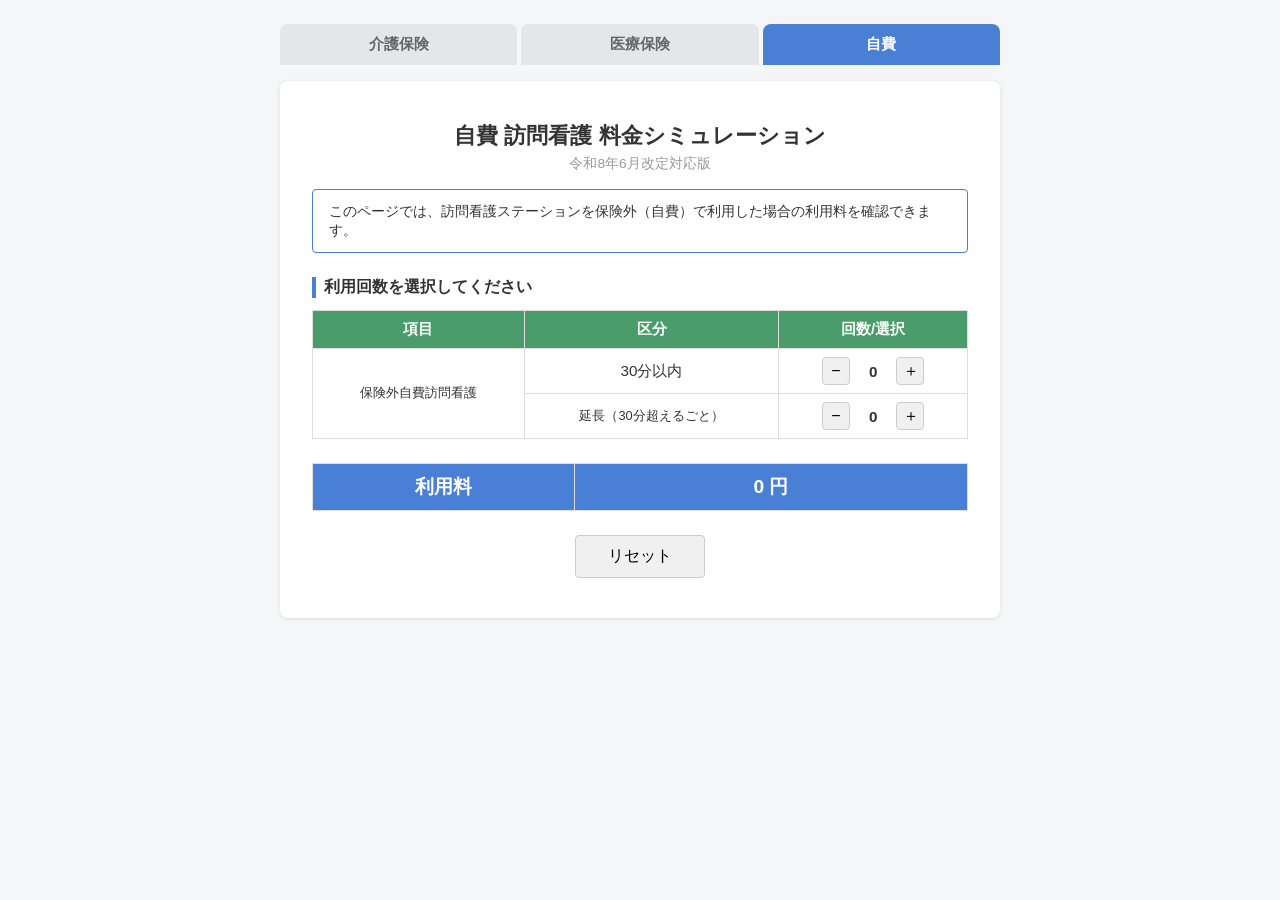
==== jihi/index.html @ b8200ab4 "自費（保険外）訪問看護 料金シミュレーションタブを新規追加" ====
<!DOCTYPE html>
<html lang="ja">
<head>
  <meta charset="UTF-8">
  <meta name="viewport" content="width=device-width, initial-scale=1.0">
  <title>自費 訪問看護 料金シミュレーション</title>
  <link rel="stylesheet" href="../shared/tabs.css">
  <link rel="stylesheet" href="style.css">
</head>
<body>
  <nav class="tab-nav">
    <a href="../kaigo-houmonkango/" class="tab-nav-item">介護保険</a>
    <a href="../iryouhoken/" class="tab-nav-item">医療保険</a>
    <a href="../jihi/" class="tab-nav-item active">自費</a>
  </nav>
  <div class="container">
    <h1>自費 訪問看護 料金シミュレーション</h1>
    <p class="subtitle">令和8年6月改定対応版</p>

    <p class="description">
      このページでは、訪問看護ステーションを保険外（自費）で利用した場合の利用料を確認できます。
    </p>

    <section class="section">
      <h2>利用回数を選択してください</h2>
      <table class="ryoukin-table">
        <thead>
          <tr>
            <th>項目</th>
            <th>区分</th>
            <th>回数/選択</th>
          </tr>
        </thead>
        <tbody>
          <tr>
            <td rowspan="2">保険外自費訪問看護</td>
            <td>30分以内</td>
            <td><div class="counter" data-key="base_30min"><button type="button" class="minus">−</button><span class="count">0</span><button type="button" class="plus">＋</button></div></td>
          </tr>
          <tr>
            <td>延長（30分超えるごと）</td>
            <td><div class="counter" data-key="extension_30min"><button type="button" class="minus">−</button><span class="count">0</span><button type="button" class="plus">＋</button></div></td>
          </tr>
        </tbody>
      </table>
    </section>

    <section class="section result">
      <table class="result-table">
        <tr class="total-row">
          <th>利用料</th>
          <td><span id="total-yen">0</span> 円</td>
        </tr>
      </table>
    </section>

    <button type="button" id="reset-btn" class="reset-btn">リセット</button>
  </div>

  <script src="data.js"></script>
  <script src="script.js"></script>
</body>
</html>
---- shared/tabs.css ----
.tab-nav {
  display: flex;
  max-width: 720px;
  margin: 0 auto 16px;
  gap: 4px;
}

.tab-nav-item {
  flex: 1;
  text-align: center;
  padding: 10px;
  text-decoration: none;
  font-weight: bold;
  font-size: 0.95rem;
  color: #666;
  background-color: #e4e6ea;
  border-radius: 8px 8px 0 0;
}

.tab-nav-item.active {
  color: #fff;
  background-color: #4a7fd6;
}
---- jihi/style.css ----
* {
  box-sizing: border-box;
}

body {
  margin: 0;
  padding: 24px;
  font-family: "Hiragino Kaku Gothic ProN", "Meiryo", sans-serif;
  background-color: #f5f6f8;
  color: #333;
}

.container {
  max-width: 720px;
  margin: 0 auto;
  background-color: #fff;
  padding: 24px 32px 40px;
  border-radius: 8px;
  box-shadow: 0 1px 4px rgba(0, 0, 0, 0.1);
}

h1 {
  text-align: center;
  font-size: 1.4rem;
  margin-bottom: 4px;
}

.subtitle {
  text-align: center;
  color: #999;
  font-size: 0.85rem;
  margin-top: 0;
  margin-bottom: 16px;
}

.description {
  border: 1px solid #4a7fd6;
  border-radius: 4px;
  padding: 12px 16px;
  font-size: 0.9rem;
  margin-bottom: 24px;
}

.section {
  margin-bottom: 24px;
}

.section h2 {
  font-size: 1rem;
  border-left: 4px solid #4a7fd6;
  padding-left: 8px;
  margin-bottom: 12px;
}

.ryoukin-table {
  width: 100%;
  border-collapse: collapse;
  font-size: 0.95rem;
}

.ryoukin-table th,
.ryoukin-table td {
  border: 1px solid #ddd;
  padding: 8px;
  text-align: center;
}

.ryoukin-table td:first-child {
  white-space: nowrap;
  font-size: 0.8rem;
}

.ryoukin-table thead th {
  background-color: #4a9d6a;
  color: #fff;
}

.counter {
  display: flex;
  align-items: center;
  justify-content: center;
  gap: 8px;
}

.counter button {
  width: 28px;
  height: 28px;
  border: 1px solid #ccc;
  background-color: #f0f0f0;
  border-radius: 4px;
  font-size: 1rem;
  cursor: pointer;
  line-height: 1;
}

.counter button:hover {
  background-color: #e0e0e0;
}

.counter .count {
  display: inline-block;
  min-width: 2em;
  font-weight: bold;
}

.result-table {
  width: 100%;
  border-collapse: collapse;
}

.result-table th,
.result-table td {
  padding: 10px;
  border: 1px solid #ddd;
  text-align: center;
}

.result-table th {
  background-color: #f0f3fa;
  width: 40%;
}

.result-table .total-row th,
.result-table .total-row td {
  background-color: #4a7fd6;
  color: #fff;
  font-size: 1.2rem;
  font-weight: bold;
}

.reset-btn {
  display: block;
  margin: 0 auto;
  padding: 10px 32px;
  font-size: 1rem;
  background-color: #f0f0f0;
  border: 1px solid #ccc;
  border-radius: 4px;
  cursor: pointer;
}

.reset-btn:hover {
  background-color: #e0e0e0;
}
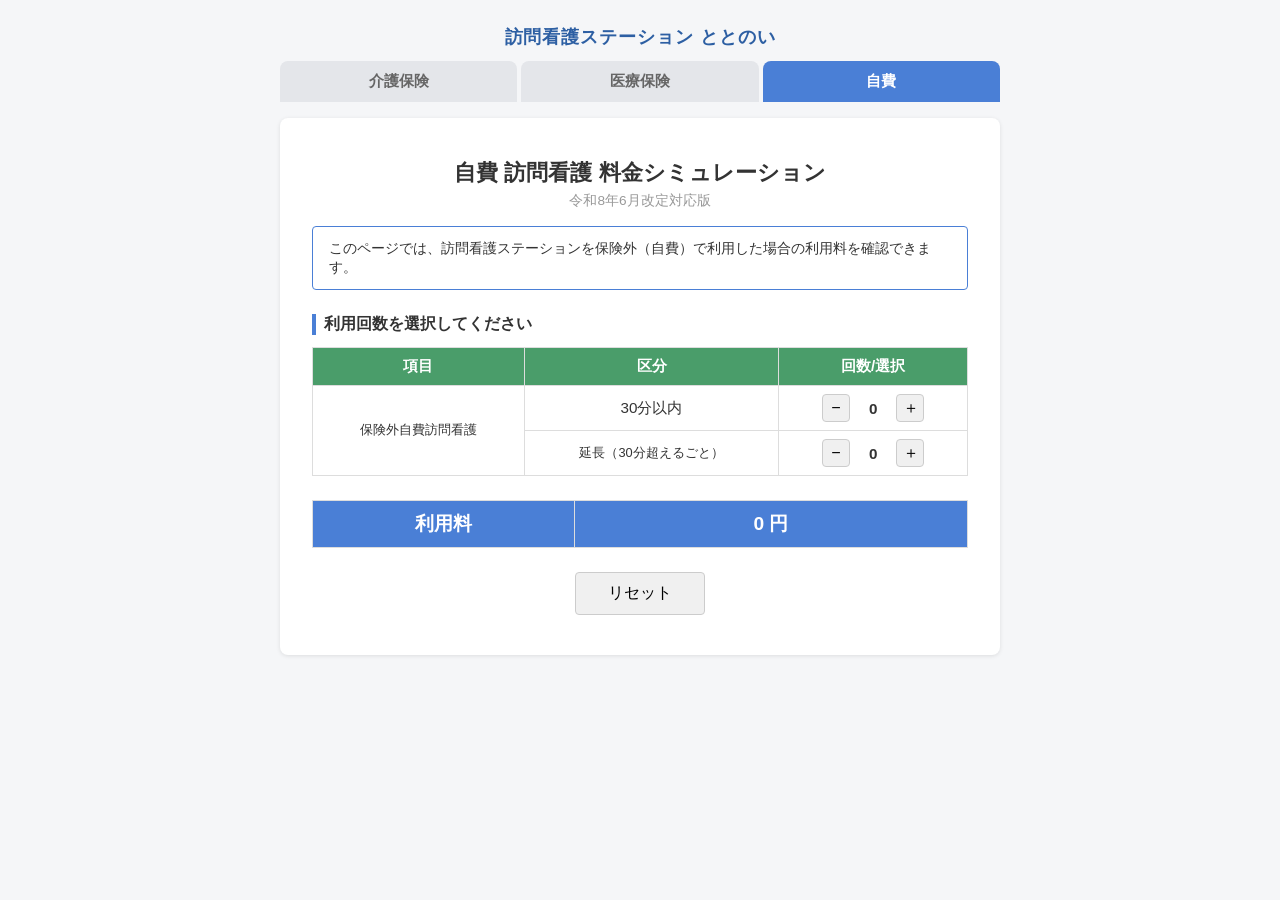
==== commit f46a658f: "タイトルに「訪問看護ステーションととのい」を追加" ====
--- a/jihi/index.html
+++ b/jihi/index.html
@@ -3,11 +3,14 @@
 <head>
   <meta charset="UTF-8">
   <meta name="viewport" content="width=device-width, initial-scale=1.0">
-  <title>自費 訪問看護 料金シミュレーション</title>
+  <title>自費 訪問看護 料金シミュレーション｜訪問看護ステーションととのい</title>
   <link rel="stylesheet" href="../shared/tabs.css">
   <link rel="stylesheet" href="style.css">
 </head>
 <body>
+  <header class="site-header">
+    <p class="site-name">訪問看護ステーション ととのい</p>
+  </header>
   <nav class="tab-nav">
     <a href="../kaigo-houmonkango/" class="tab-nav-item">介護保険</a>
     <a href="../iryouhoken/" class="tab-nav-item">医療保険</a>
@@ -23,6 +26,7 @@
 
     <section class="section">
       <h2>利用回数を選択してください</h2>
+      <div class="table-scroll">
       <table class="ryoukin-table">
         <thead>
           <tr>
@@ -43,6 +47,7 @@
           </tr>
         </tbody>
       </table>
+      </div>
     </section>
 
     <section class="section result">
--- a/shared/tabs.css
+++ b/shared/tabs.css
@@ -1,3 +1,17 @@
+.site-header {
+  max-width: 720px;
+  margin: 0 auto 12px;
+  text-align: center;
+}
+
+.site-name {
+  margin: 0;
+  font-size: 1.15rem;
+  font-weight: bold;
+  color: #2d5fa3;
+  letter-spacing: 0.05em;
+}
+
 .tab-nav {
   display: flex;
   max-width: 720px;
@@ -21,3 +35,19 @@
   color: #fff;
   background-color: #4a7fd6;
 }
+
+@media (max-width: 480px) {
+  .site-name {
+    font-size: 0.95rem;
+  }
+
+  .tab-nav {
+    margin: 0 auto 8px;
+    gap: 2px;
+  }
+
+  .tab-nav-item {
+    padding: 8px 2px;
+    font-size: 0.8rem;
+  }
+}
--- a/jihi/style.css
+++ b/jihi/style.css
@@ -52,8 +52,13 @@
   margin-bottom: 12px;
 }
 
+.table-scroll {
+  overflow-x: auto;
+}
+
 .ryoukin-table {
   width: 100%;
+  min-width: 480px;
   border-collapse: collapse;
   font-size: 0.95rem;
 }
@@ -142,3 +147,59 @@
 .reset-btn:hover {
   background-color: #e0e0e0;
 }
+
+@media (max-width: 480px) {
+  body {
+    padding: 8px;
+  }
+
+  .container {
+    padding: 16px 12px 24px;
+  }
+
+  .table-scroll {
+    overflow-x: visible;
+  }
+
+  .ryoukin-table {
+    min-width: 0;
+    table-layout: fixed;
+    font-size: 0.7rem;
+  }
+
+  .ryoukin-table th,
+  .ryoukin-table td {
+    padding: 4px 2px;
+    word-break: break-word;
+  }
+
+  .ryoukin-table th:nth-child(1),
+  .ryoukin-table td:nth-child(1) {
+    width: 32%;
+  }
+
+  .ryoukin-table th:nth-child(2),
+  .ryoukin-table td:nth-child(2) {
+    width: 18%;
+  }
+
+  .ryoukin-table th:nth-child(3),
+  .ryoukin-table td:nth-child(3) {
+    width: 50%;
+  }
+
+  .ryoukin-table td:first-child {
+    white-space: normal;
+    font-size: 0.7rem;
+  }
+
+  .counter button {
+    width: 22px;
+    height: 22px;
+    font-size: 0.85rem;
+  }
+
+  .counter .count {
+    min-width: 1.5em;
+  }
+}
